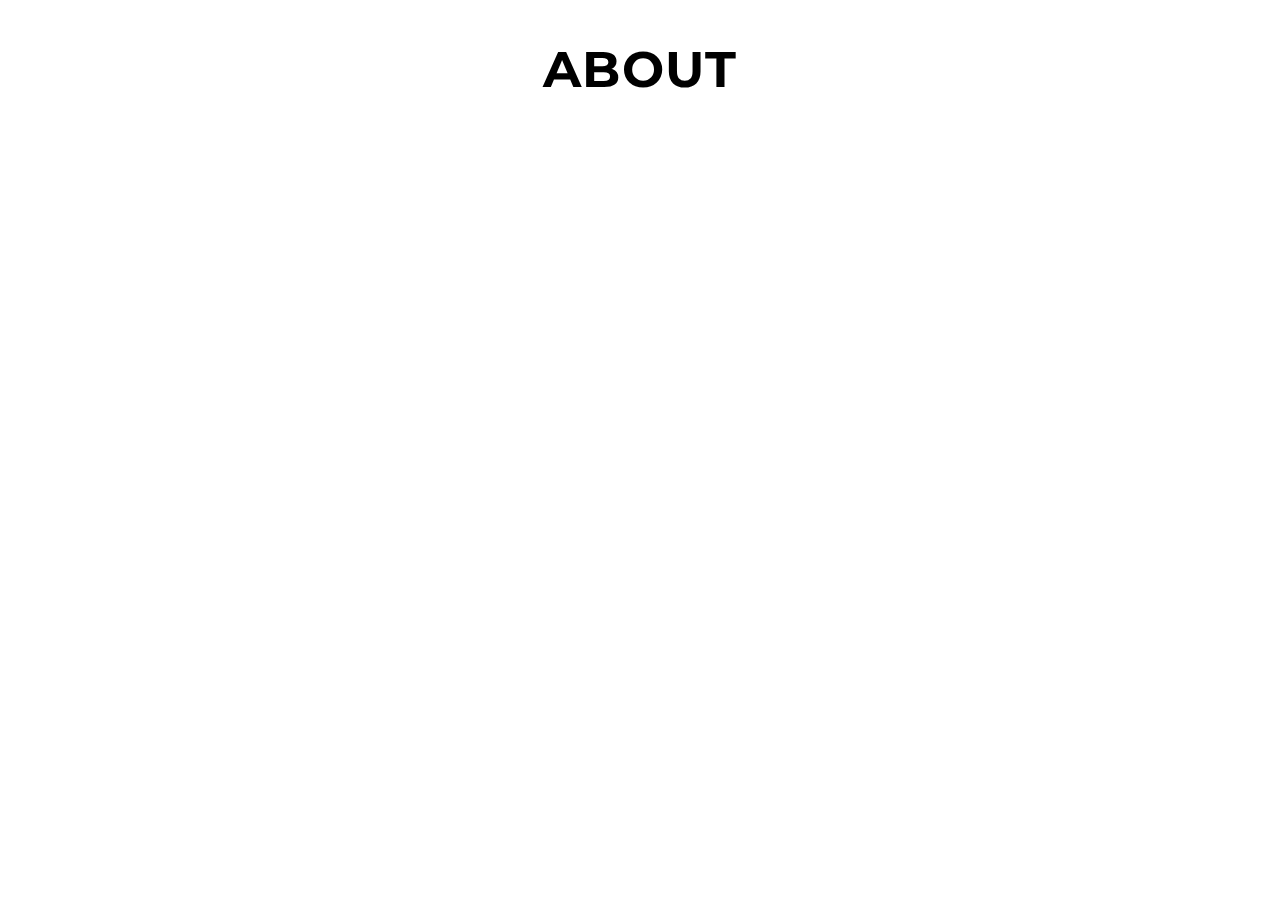
==== about/index.html @ d302a9a0 "update links" ====
<!DOCTYPE html>
<html>
   <head>
      <meta charset="utf-8">
      <title>Whitney Engelmann</title>
      <link rel="stylesheet" href="css/style.css">
   </head>
   <body>
      <header>
         <h1>ABOUT</h1>
      </header>
      <main>
         <div>
            <p>
            </p>
         </div>
      </main>
   </body>
</html>
---- about/css/style.css ----
@import url(http://fonts.googleapis.com/css?family=Montserrat:400,700);

h1 {
   font-family: 'Montserrat', sans-serif;
   font-weight: 700;
   color: black;
   font-size: 50px;
   padding-top: 5px;
   text-align: center;
   letter-spacing: 1.5px;
}
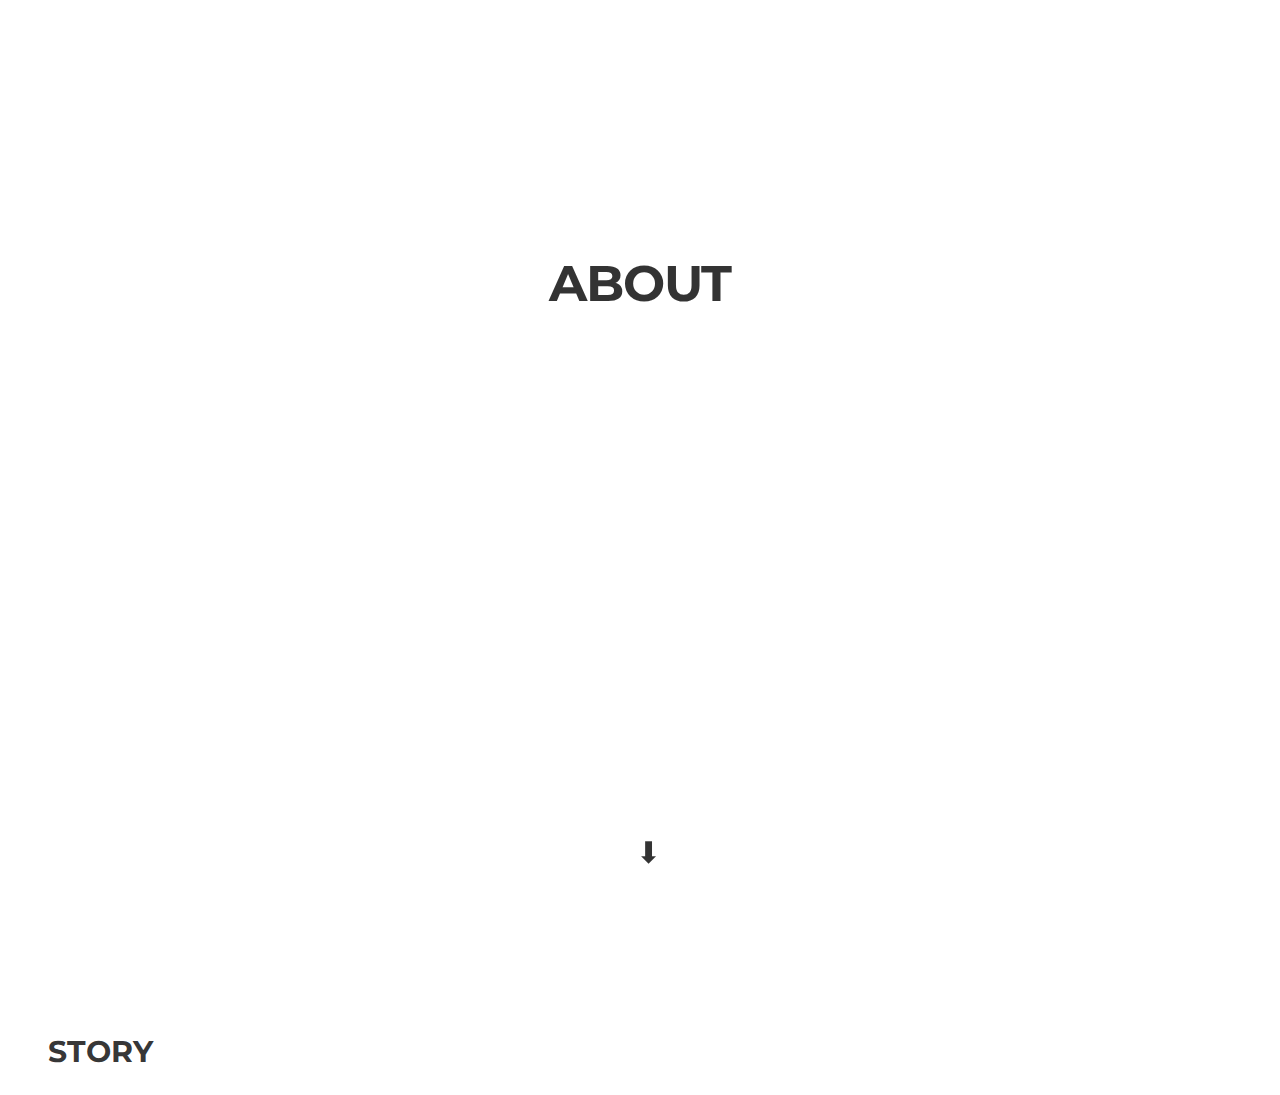
==== commit a415a110: "about and contact" ====
--- a/about/index.html
+++ b/about/index.html
@@ -2,7 +2,7 @@
 <html>
    <head>
       <meta charset="utf-8">
-      <title>Whitney Engelmann</title>
+      <title>About</title>
       <link rel="stylesheet" href="css/style.css">
    </head>
    <body>
@@ -10,10 +10,18 @@
          <h1>ABOUT</h1>
       </header>
       <main>
-         <div>
+         <div class = "textcontainer">
             <p>
             </p>
          </div>
+          <div id="categories">
+            <h2>STORY</h2>
+         </div>
       </main>
+      <footer>
+         <div>
+            <p>&#11015;</p>
+         </div>
+      </footer>
    </body>
 </html>
--- a/about/css/style.css
+++ b/about/css/style.css
@@ -1,11 +1,41 @@
 @import url(http://fonts.googleapis.com/css?family=Montserrat:400,700);
+body {
+   background-color: white;
+}
 
 h1 {
    font-family: 'Montserrat', sans-serif;
    font-weight: 700;
-   color: black;
+   color: rgba(0,0,0,.8);
    font-size: 50px;
-   padding-top: 5px;
+   margin-top: 20%;
+   margin-bottom: 45%;
    text-align: center;
-   letter-spacing: 1.5px;
+   letter-spacing: -1px;
+   padding-bottom: 60px;
 }
+h2 {
+   font-family: 'Montserrat', sans-serif;
+   font-weight: 700;
+   color: rgba(0,0,0,.8);
+   font-size: 30px;
+   letter-spacing: 0px;
+   float:left;
+   padding-left: 20px;
+   }
+
+footer div{
+   position: fixed; bottom: 0; width:100%; text-align: center;
+   font-size: 30px;
+   color: rgba(0,0,0,.8);
+}
+#categories {
+   width: 20%;
+   padding-left: 20px;
+   padding-top: 20px;
+   }
+.textcontainer {
+    width: 35%;
+   margin: auto;
+   padding-top: 30px;
+}
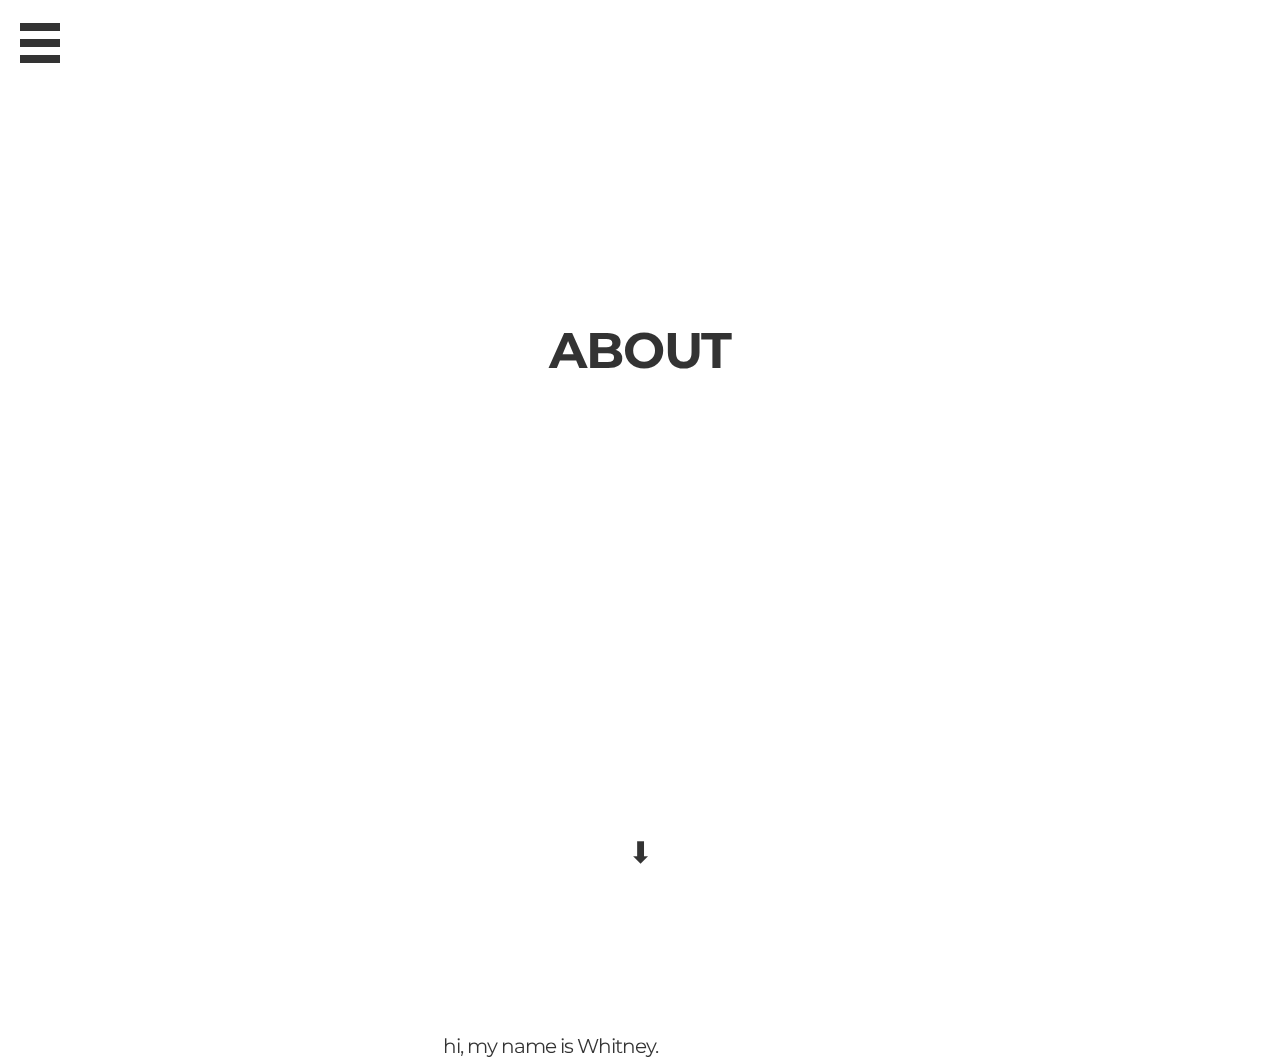
==== commit 94a851d9: "fix arrow bugs" ====
--- a/about/index.html
+++ b/about/index.html
@@ -6,16 +6,24 @@
       <link rel="stylesheet" href="css/style.css">
    </head>
    <body>
+      <ul class="navigation">
+                  <li class="nav-item"><a href="../index.html">HOME</a></li>
+                  <li class="nav-item"><a href="../about/index.html">ABOUT</a></li>
+                  <li class="nav-item"><a href="../portfolio/index.html">PORTFOLIO</a></li>
+                  <li class="nav-item"><a href="../contact/index.html">CONTACT</a></li>
+                  <li class="nav-item"><a href="../follow/index.html">FOLLOW</a></li>
+             </ul>
+
+            <input type="checkbox" id="nav-trigger" class="nav-trigger" />
+            <label for="nav-trigger"></label>
+
+         <div class="site-wrap">
       <header>
          <h1>ABOUT</h1>
       </header>
       <main>
-         <div class = "textcontainer">
-            <p>
-            </p>
-         </div>
-          <div id="categories">
-            <h2>STORY</h2>
+         <div id="textcontainer">
+            <h2> hi, my name is Whitney.</h2>
          </div>
       </main>
       <footer>
@@ -23,5 +31,7 @@
             <p>&#11015;</p>
          </div>
       </footer>
+      </div>
    </body>
 </html>
+
--- a/about/css/style.css
+++ b/about/css/style.css
@@ -13,29 +13,112 @@
    text-align: center;
    letter-spacing: -1px;
    padding-bottom: 60px;
+   padding-right: 10%;
 }
-h2 {
-   font-family: 'Montserrat', sans-serif;
-   font-weight: 700;
-   color: rgba(0,0,0,.8);
-   font-size: 30px;
-   letter-spacing: 0px;
-   float:left;
-   padding-left: 20px;
-   }
 
 footer div{
    position: fixed; bottom: 0; width:100%; text-align: center;
    font-size: 30px;
    color: rgba(0,0,0,.8);
+   margin-left: -5%;
 }
-#categories {
-   width: 20%;
-   padding-left: 20px;
-   padding-top: 20px;
-   }
-.textcontainer {
-    width: 35%;
+#textcontainer {
+   width: 30%;
+   padding-right: 30%;
    margin: auto;
-   padding-top: 30px;
+
 }
+
+h2 {
+   font-family: 'Montserrat', sans-serif;
+   font-weight: 400;
+   color: rgba(0,0,0,.8);
+   font-size: 20px;
+   text-align: center;
+   letter-spacing: -1px;
+   width: 80%;
+   float:right;
+   margin-bottom: 350px;
+
+}
+.navigation {
+    list-style: none;
+    width: 100%;
+    height: 100%;
+    position: fixed;
+    top: 0;
+    right: 0;
+    bottom: 0;
+    left: 0;
+    z-index: 1;
+}
+.site-wrap {
+    min-width: 100%;
+    min-height: 100%;
+    position: absolute;
+    top: 0;
+    bottom: 100%;
+    left: 0;
+    z-index: 2;
+    padding: 4em;
+    background-color: white;
+}
+
+.nav-trigger {
+    position: absolute;
+    clip: rect(0, 0, 0, 0);
+}
+label[for="nav-trigger"] {
+    position: fixed;
+    top: 23px;
+    left: 20px;
+    z-index: 3;
+     width: 40px;
+    height: 40px;
+    opacity: .8;
+    cursor: pointer;
+    background-image: url("data:image/svg+xml;utf8,<svg xmlns='http://www.w3.org/2000/svg' xmlns:xlink='http://www.w3.org/1999/xlink' version='1.1' x='0px' y='0px' width='30px' height='30px' viewBox='0 0 30 30' enable-background='new 0 0 30 30' xml:space='preserve'><rect width='30' height='6'/><rect y='24' width='30' height='6'/><rect y='12' width='30' height='6'/></svg>");
+    background-size: contain;
+}
+.nav-trigger:checked + label {
+    left: 215px;
+}
+
+.nav-trigger:checked ~ .site-wrap {
+    left: 200px;
+}
+.nav-trigger + label, .site-wrap {
+    transition: left 0.2s;
+}
+body {
+    overflow-x: hidden;
+}
+#containerCR {
+   position: static;
+   position: bottom: 0;
+   margin-left: -40px;
+   padding-bottom: 30px;
+
+}
+#copyright {
+   position:absolute; bottom:0;
+
+}
+.nav-item {
+   font-family: 'Montserrat', sans-serif;
+   font-weight: 400;
+   color: rgba(0,0,0,.8);
+   font-size: 15px;
+   letter-spacing: .2px;
+   line-height: 40px;
+}
+a:link {
+   text-decoration: none;
+   color: rgba(0,0,0,.8);
+}
+a:hover {
+   opacity:.7;
+}
+a:visited {
+   color: rgba(0,0,0,.8);
+}
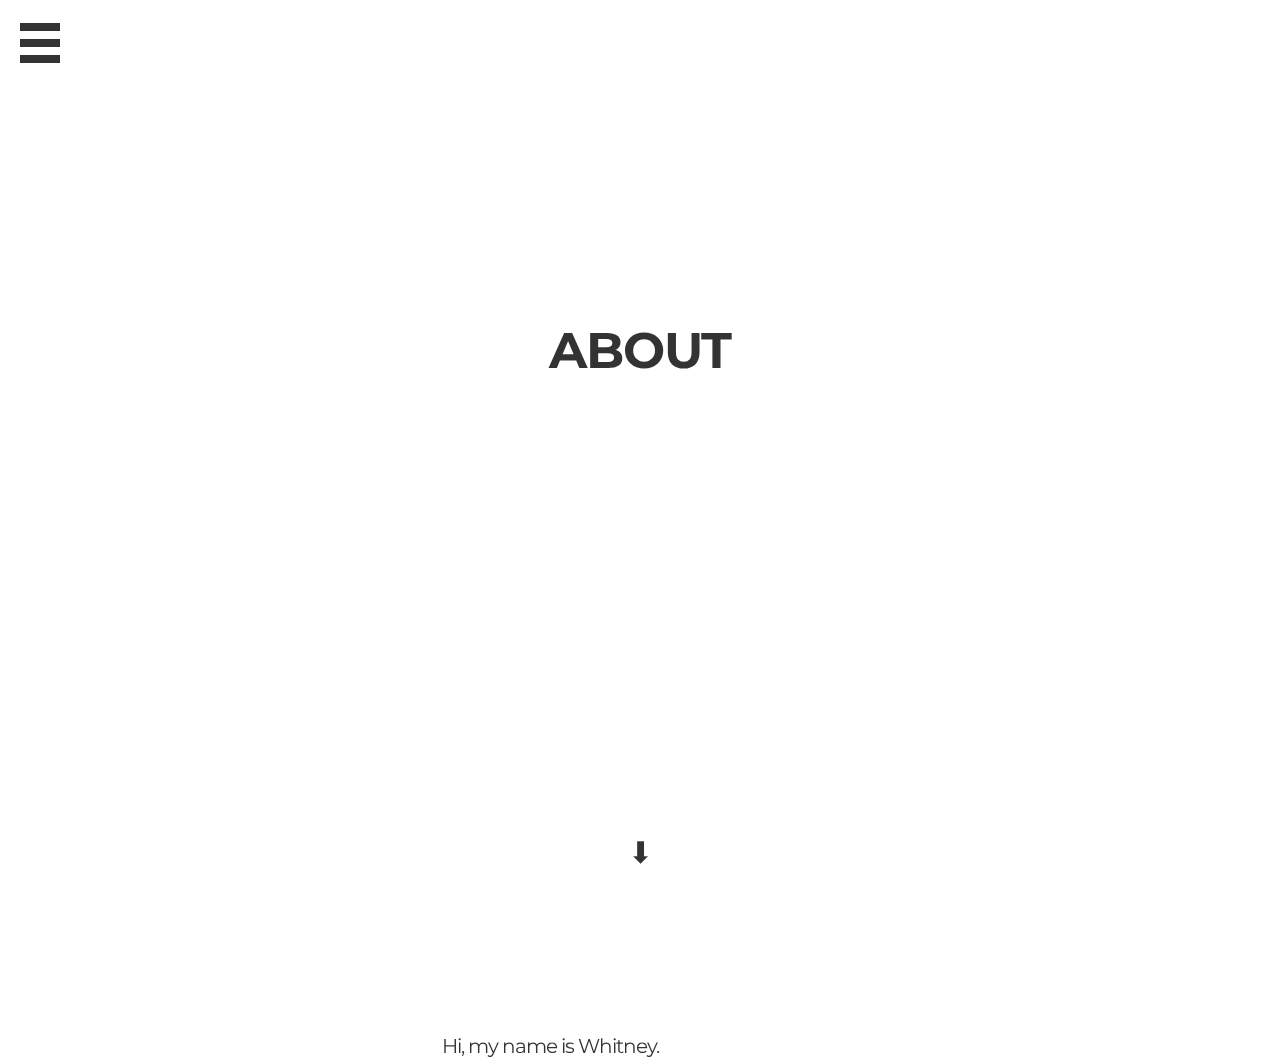
==== commit 071c898f: "fade in" ====
--- a/about/index.html
+++ b/about/index.html
@@ -23,7 +23,7 @@
       </header>
       <main>
          <div id="textcontainer">
-            <h2> hi, my name is Whitney.</h2>
+            <h2> Hi, my name is Whitney.</h2>
          </div>
       </main>
       <footer>
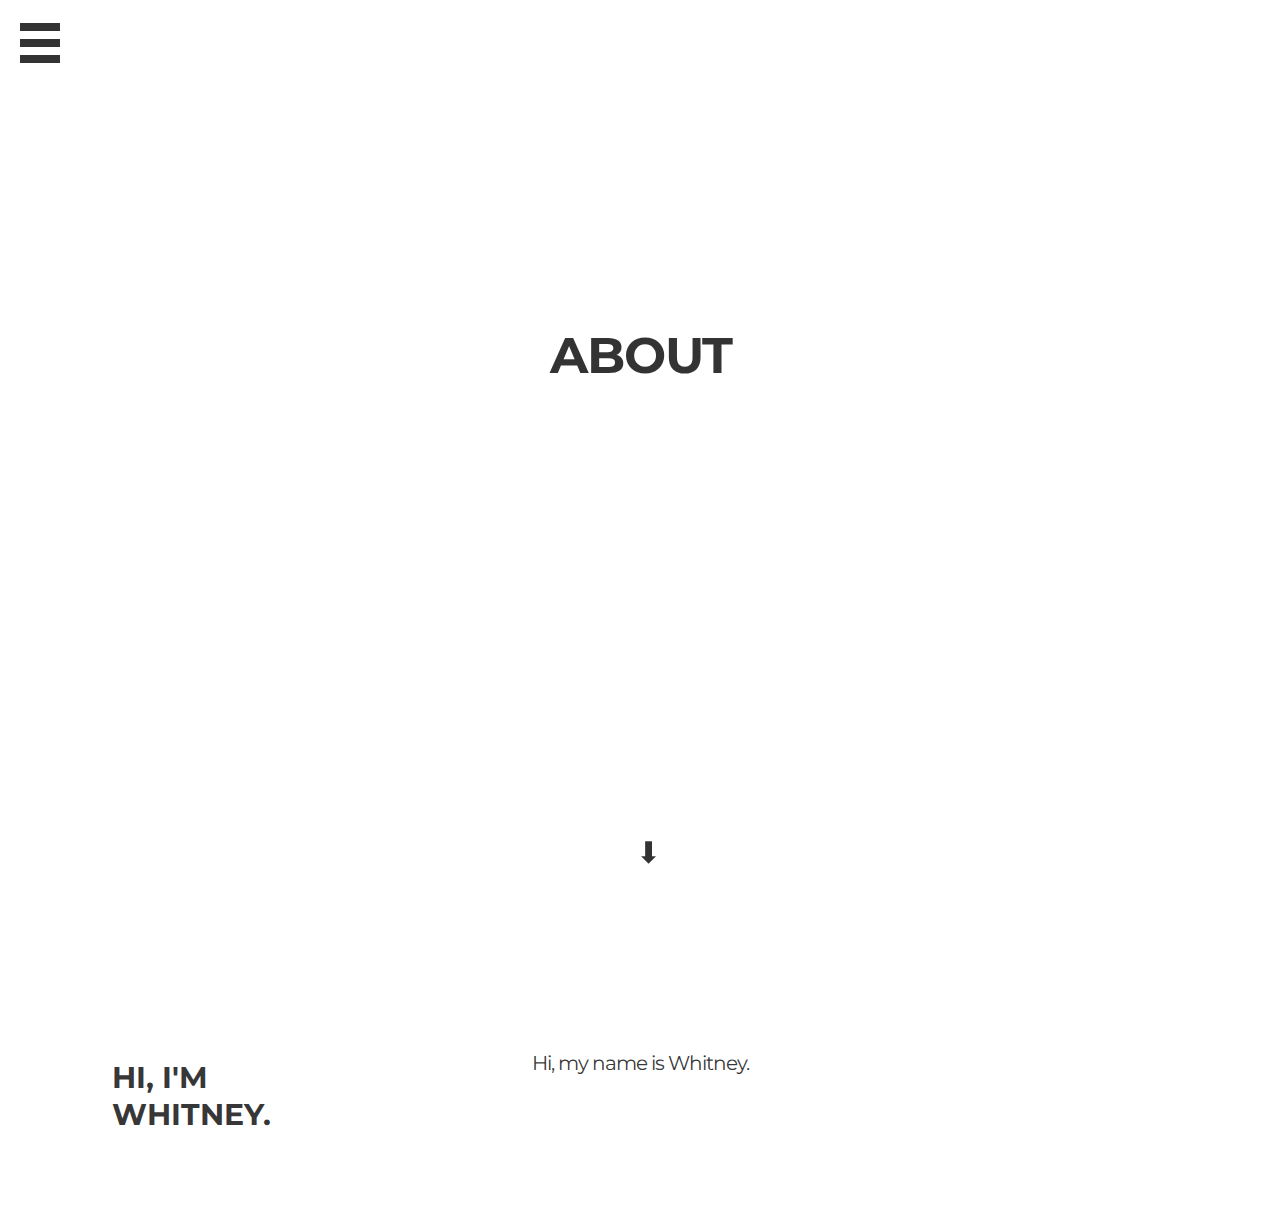
==== commit c2e66f3f: "fix nav bugs" ====
--- a/about/index.html
+++ b/about/index.html
@@ -21,9 +21,12 @@
       <header>
          <h1>ABOUT</h1>
       </header>
+      <div class="categories">
+            <h2 id="name">HI, I'M WHITNEY.</h2>
+         </div>
       <main>
-         <div id="textcontainer">
-            <h2> Hi, my name is Whitney.</h2>
+         <div class="photocontainer">
+            <h2> Hi, my name is Whitney. </h2>
          </div>
       </main>
       <footer>
--- a/about/css/style.css
+++ b/about/css/style.css
@@ -22,11 +22,25 @@
    color: rgba(0,0,0,.8);
    margin-left: -5%;
 }
-#textcontainer {
-   width: 30%;
-   padding-right: 30%;
+.categories {
+   width: 15%;
+   padding-left: 20px;
+   padding-top: 20px;
+}
+.photocontainer {
+   width: 35%;
    margin: auto;
-
+   padding-right: 10%;
+}
+#name {
+   font-family: 'Montserrat', sans-serif;
+   font-weight: 700;
+   color: rgba(0,0,0,.8);
+   font-size: 30px;
+   letter-spacing: 0px;
+   float:left;
+   padding-left: 20px;
+   text-align: left;
 }
 
 h2 {
@@ -36,9 +50,8 @@
    font-size: 20px;
    text-align: center;
    letter-spacing: -1px;
-   width: 80%;
-   float:right;
-   margin-bottom: 350px;
+   width: 100%;
+   padding-bottom: 60px;
 
 }
 .navigation {
@@ -55,13 +68,14 @@
 .site-wrap {
     min-width: 100%;
     min-height: 100%;
-    position: absolute;
+    position: relative;
     top: 0;
-    bottom: 100%;
+    bottom: 0;
     left: 0;
     z-index: 2;
     padding: 4em;
     background-color: white;
+    padding-bottom: -5em;
 }
 
 .nav-trigger {
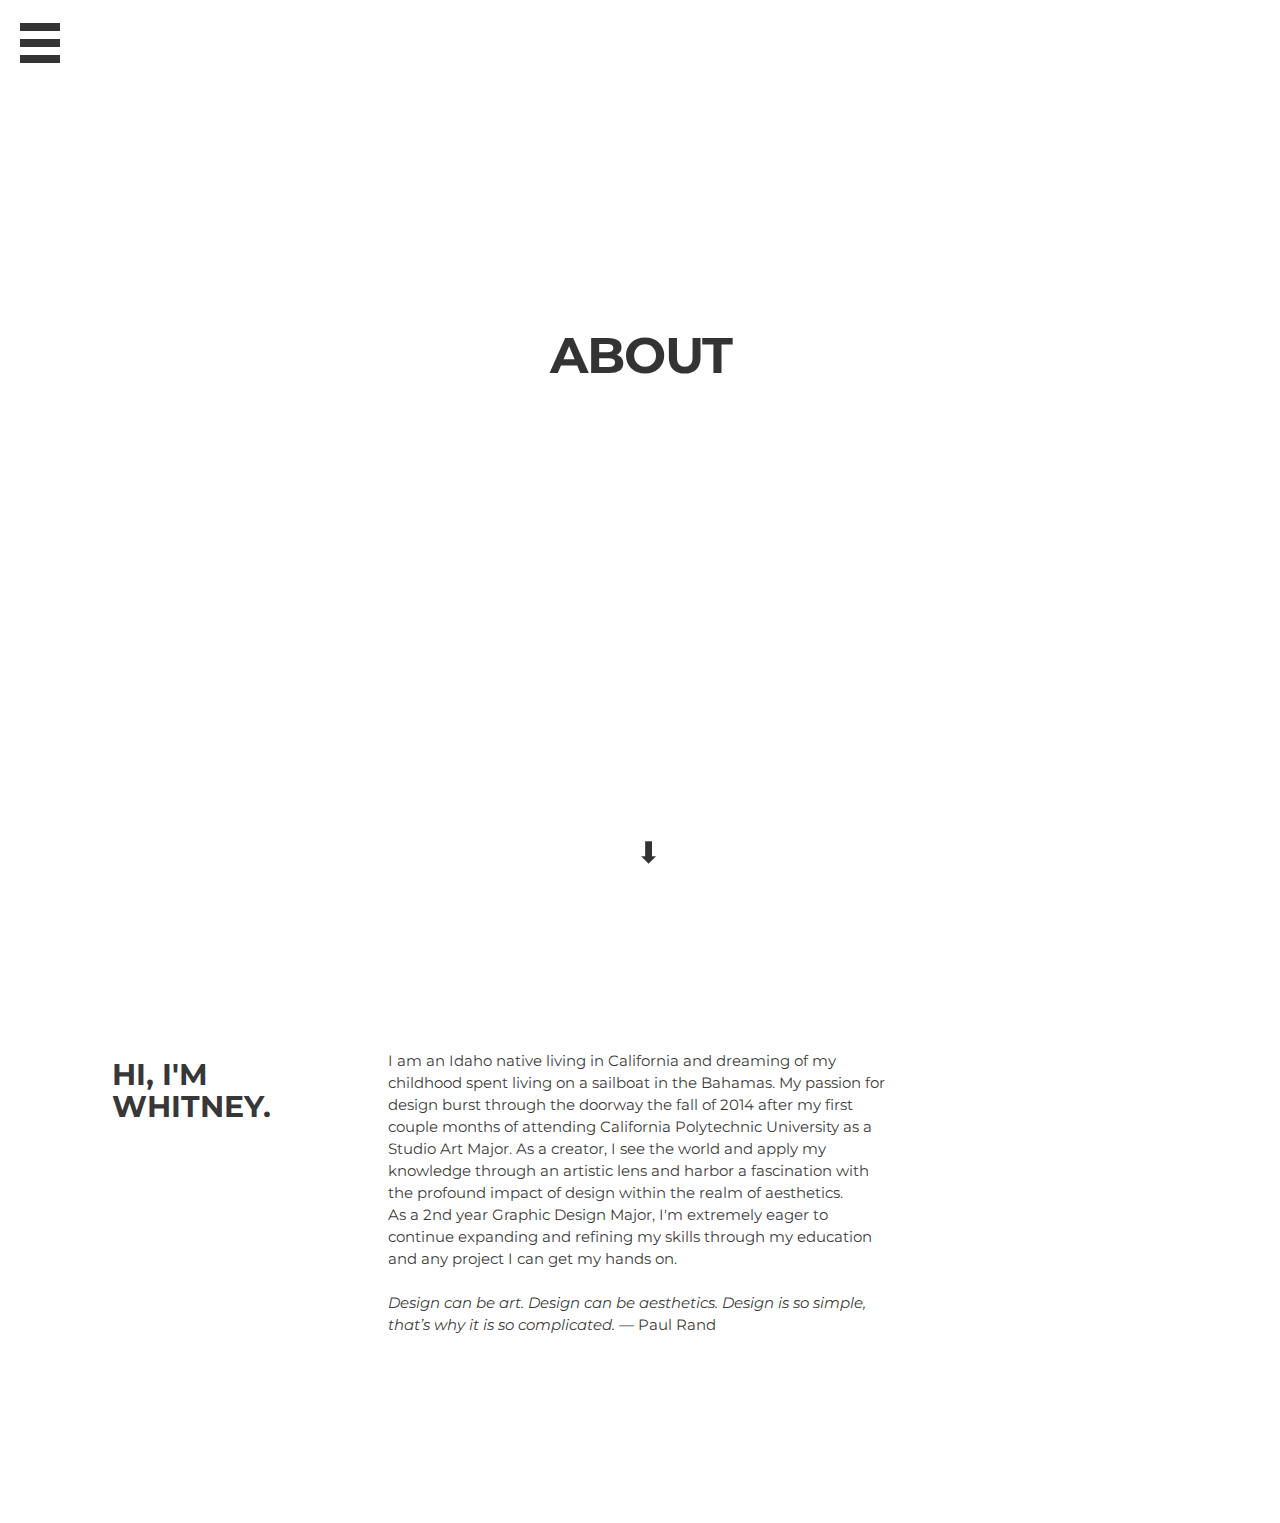
==== commit 77076d55: "alignment refinements about" ====
--- a/about/index.html
+++ b/about/index.html
@@ -26,7 +26,14 @@
          </div>
       <main>
          <div class="photocontainer">
-            <h2> Hi, my name is Whitney. </h2>
+            <h3> I am an Idaho native living in California and dreaming of my childhood spent living on a sailboat in the Bahamas. My passion for design burst through the doorway the fall of 2014 after my first couple months of attending California Polytechnic University as a Studio Art Major. As a creator, I see the world and apply my knowledge through an artistic lens and harbor a fascination with the profound impact of design within the realm of aesthetics. <br>
+            As a 2nd year Graphic Design Major, I'm extremely eager to continue expanding and refining my skills through my education and any project I can get my hands on.<br> <br>
+
+               <i>Design can be art.
+               Design can be aesthetics.
+               Design is so simple, that’s why it is so complicated.</i>
+
+            — Paul Rand </h3>
          </div>
       </main>
       <footer>
--- a/about/css/style.css
+++ b/about/css/style.css
@@ -28,10 +28,12 @@
    padding-top: 20px;
 }
 .photocontainer {
-   width: 35%;
+   width: 40%;
    margin: auto;
    padding-right: 10%;
+   padding-bottom: 100px;
 }
+
 #name {
    font-family: 'Montserrat', sans-serif;
    font-weight: 700;
@@ -41,18 +43,15 @@
    float:left;
    padding-left: 20px;
    text-align: left;
+   line-height: 32px;
 }
-
-h2 {
+h3 {
    font-family: 'Montserrat', sans-serif;
    font-weight: 400;
    color: rgba(0,0,0,.8);
-   font-size: 20px;
-   text-align: center;
-   letter-spacing: -1px;
-   width: 100%;
-   padding-bottom: 60px;
-
+   font-size: 15px;
+   letter-spacing: 0px;
+   line-height: 22px;
 }
 .navigation {
     list-style: none;
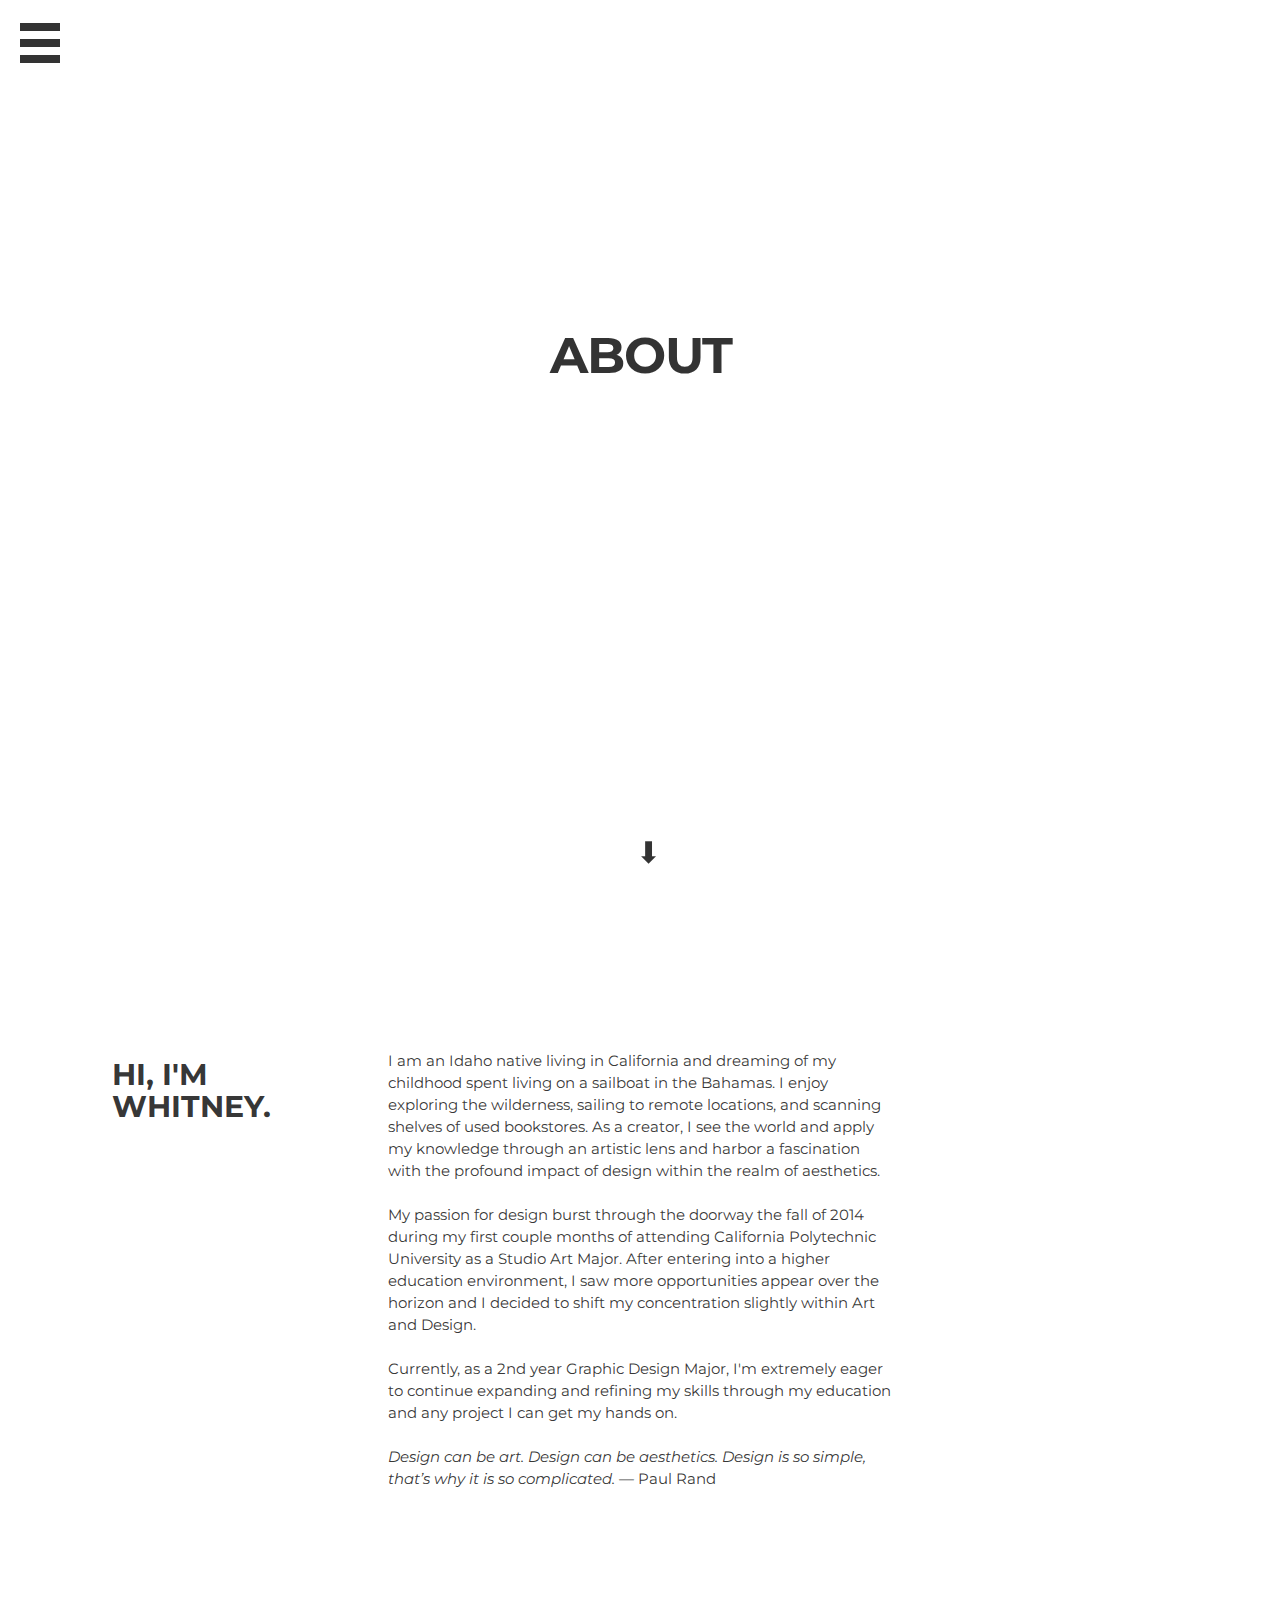
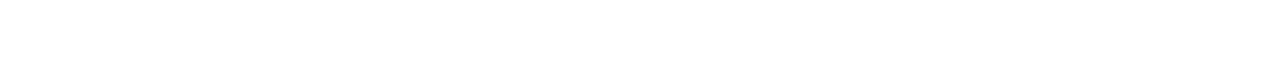
==== commit 293f267d: "about content adjustments" ====
--- a/about/index.html
+++ b/about/index.html
@@ -26,8 +26,8 @@
          </div>
       <main>
          <div class="photocontainer">
-            <h3> I am an Idaho native living in California and dreaming of my childhood spent living on a sailboat in the Bahamas. My passion for design burst through the doorway the fall of 2014 after my first couple months of attending California Polytechnic University as a Studio Art Major. As a creator, I see the world and apply my knowledge through an artistic lens and harbor a fascination with the profound impact of design within the realm of aesthetics. <br>
-            As a 2nd year Graphic Design Major, I'm extremely eager to continue expanding and refining my skills through my education and any project I can get my hands on.<br> <br>
+            <h3> I am an Idaho native living in California and dreaming of my childhood spent living on a sailboat in the Bahamas. I enjoy exploring the wilderness, sailing to remote locations, and scanning shelves of used bookstores. As a creator, I see the world and apply my knowledge through an artistic lens and harbor a fascination with the profound impact of design within the realm of aesthetics. <br><br> My passion for design burst through the doorway the fall of 2014 during my first couple months of attending California Polytechnic University as a Studio Art Major. After entering into a higher education environment, I saw more opportunities appear over the horizon and I decided to shift my concentration slightly within Art and Design. <br> <br>
+            Currently, as a 2nd year Graphic Design Major, I'm extremely eager to continue expanding and refining my skills through my education and any project I can get my hands on.<br> <br>
 
                <i>Design can be art.
                Design can be aesthetics.
